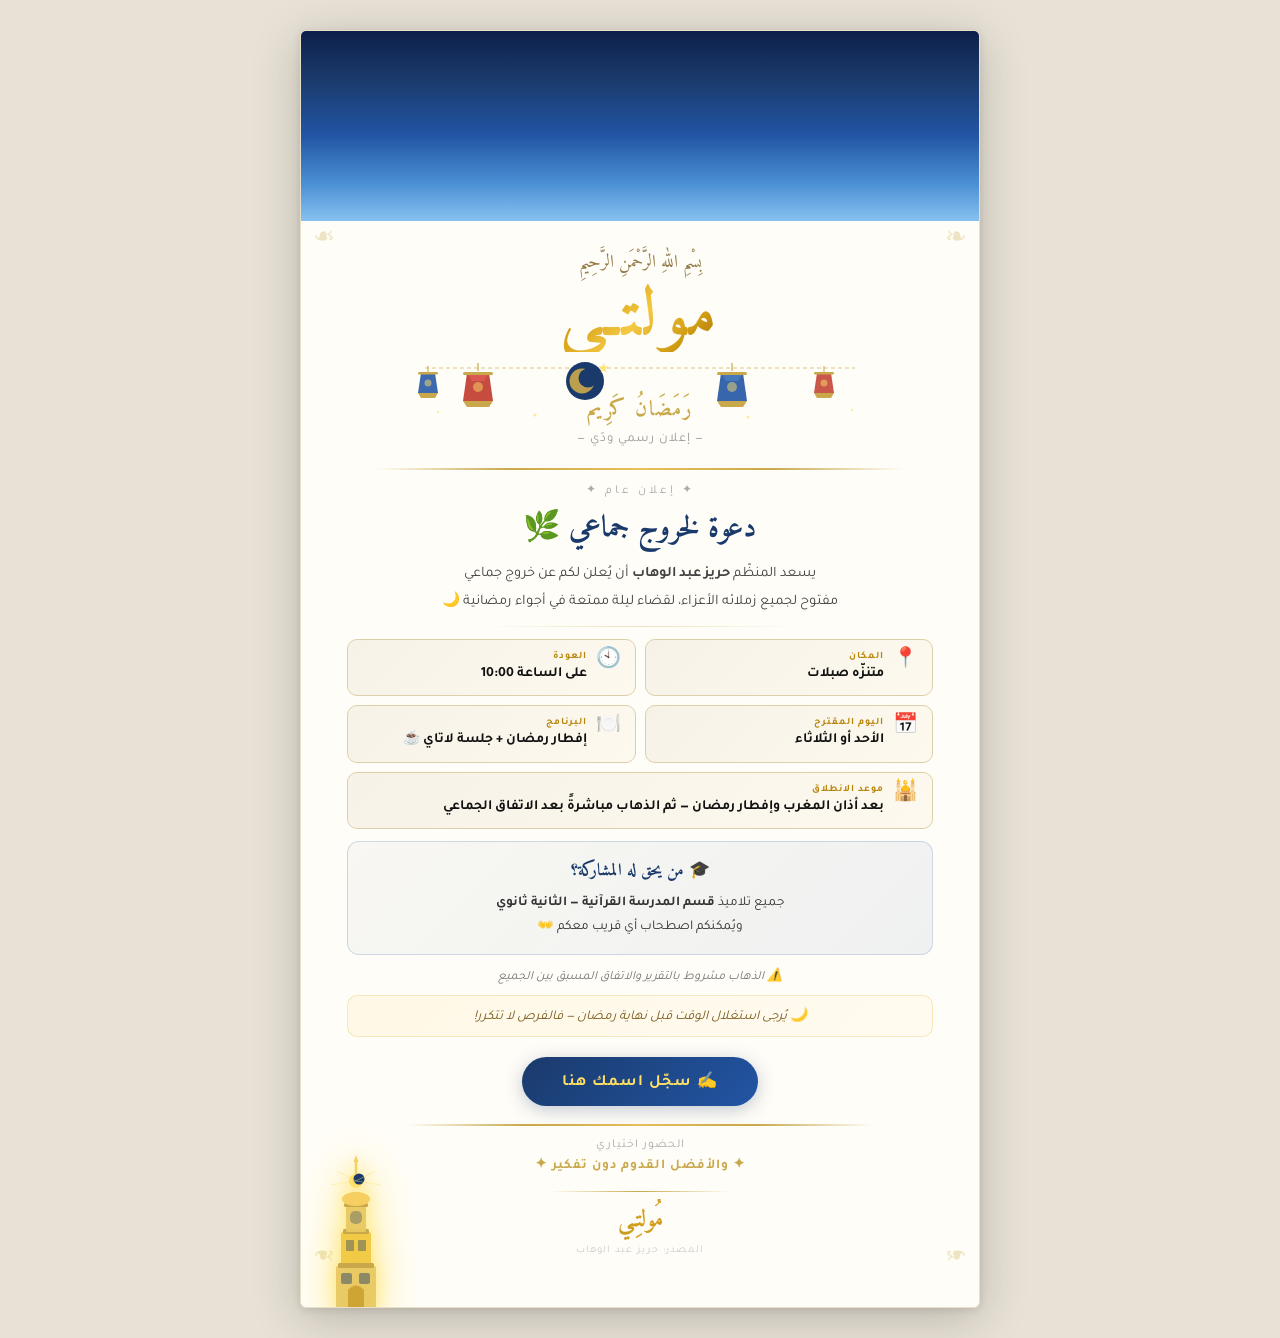
==== announcement.html @ 9b736224 "first commit" ====
<!DOCTYPE html>
<html lang="ar" dir="rtl">
<head>
<meta charset="UTF-8">
<meta name="viewport" content="width=device-width, initial-scale=1.0">
<title>إعلان رحلة - مولتي</title>
<link href="https://fonts.googleapis.com/css2?family=Amiri:wght@400;700&family=Tajawal:wght@400;700;900&display=swap" rel="stylesheet">
<style>
  * { margin: 0; padding: 0; box-sizing: border-box; }
  body {
    background: #e8e2d6;
    display: flex;
    justify-content: center;
    align-items: flex-start;
    min-height: 100vh;
    font-family: 'Tajawal', sans-serif;
    padding: 30px 10px;
  }
  .paper {
    width: 680px;
    background: #fffdf7;
    border-radius: 6px;
    box-shadow: 0 10px 50px rgba(0,0,0,0.2), 0 2px 8px rgba(0,0,0,0.1);
    position: relative;
    overflow: hidden;
    padding-bottom: 50px;
    border: 1px solid #e8dfc8;
  }
  .sky {
    width: 100%;
    height: 190px;
    background: linear-gradient(180deg, #0d1f4a 0%, #1a3a6b 25%, #2255a4 55%, #4a8fd4 80%, #87c1f0 100%);
    position: relative;
    overflow: hidden;
  }
  .star-dot { position: absolute; background: white; border-radius: 50%; }
  .sky-leaf { position: absolute; border-radius: 50% 0 50% 0; opacity: 0.88; }
  .minaret-wrap { position: absolute; left: 22px; bottom: -18px; z-index: 10; }
  .minaret-svg { filter: drop-shadow(0 0 8px #ffe066bb) drop-shadow(0 0 20px #ffd70077); }
  .title-area { text-align: center; padding: 26px 40px 8px; }
  .bismillah { font-family: 'Amiri', serif; font-size: 18px; color: #7a5c1e; margin-bottom: 6px; opacity: 0.8; }
  .moulti-banner { display: inline-block; position: relative; margin-bottom: 2px; }
  .moulti-text {
    font-family: 'Amiri', serif; font-size: 68px; font-weight: 700;
    background: linear-gradient(135deg, #a06800, #d4a017, #f5c842, #d4a017, #a06800);
    -webkit-background-clip: text; -webkit-text-fill-color: transparent; background-clip: text;
    line-height: 1; letter-spacing: 5px;
  }
  .ya-leaves { position: absolute; bottom: 2px; left: 50%; transform: translateX(-50%); display: flex; gap: 3px; }
  .ya-leaf { width: 9px; height: 12px; border-radius: 50% 0 50% 0; }
  .ramadan-deco { display: flex; justify-content: center; margin: 4px 0 2px; }
  .subtitle { font-size: 13px; color: #999; letter-spacing: 1px; margin-top: 4px; }
  .divider {
    width: 78%; margin: 12px auto; height: 2px;
    background: linear-gradient(90deg, transparent, #c9a84c, #e8c05a, #c9a84c, transparent); border-radius: 2px;
  }
  .divider-thin {
    width: 55%; margin: 8px auto; height: 1px;
    background: linear-gradient(90deg, transparent, #c9a84c55, transparent);
  }
  .content { padding: 0 46px; }
  .announce-label { text-align: center; font-size: 12px; color: #aaa; letter-spacing: 3px; margin-bottom: 4px; }
  .main-title { text-align: center; font-family: 'Amiri', serif; font-size: 30px; color: #1a3a6b; font-weight: 700; margin-bottom: 6px; }
  .intro-text { text-align: center; font-size: 14.5px; color: #444; line-height: 1.9; margin-bottom: 10px; }
  .info-grid { display: grid; grid-template-columns: 1fr 1fr; gap: 9px; margin: 12px 0; }
  .info-card {
    background: linear-gradient(135deg, #f7f2e8, #fdf9ef); border: 1px solid #ddd0a8;
    border-radius: 10px; padding: 11px 14px; display: flex; align-items: flex-start; gap: 9px;
  }
  .info-card.full { grid-column: 1 / -1; }
  .card-icon { font-size: 20px; line-height: 1; flex-shrink: 0; }
  .card-label { font-size: 10px; color: #b8860b; font-weight: 700; letter-spacing: 1px; display: block; margin-bottom: 1px; }
  .card-value { font-size: 14px; color: #111; font-weight: 600; line-height: 1.45; }
  .invited-box {
    background: linear-gradient(135deg, #1a3a6b08, #2255a412); border: 1.5px solid #2255a430;
    border-radius: 12px; padding: 14px 18px; margin: 12px 0; text-align: center;
  }
  .invited-title { font-family: 'Amiri', serif; font-size: 17px; color: #1a3a6b; font-weight: 700; margin-bottom: 5px; }
  .invited-text { font-size: 13.5px; color: #333; line-height: 1.8; }
  .note { font-size: 12.5px; color: #777; text-align: center; margin-top: 6px; font-style: italic; }
  .ramadan-note {
    background: linear-gradient(135deg, #fff8e6, #fffbf0); border: 1.5px solid #e8c05a55;
    border-radius: 10px; padding: 10px 18px; margin: 10px 0 0; text-align: center;
    font-size: 13.5px; color: #7a5c1e; font-style: italic;
  }
  .register-wrap { text-align: center; margin: 20px 0 8px; }
  .register-btn {
    background: linear-gradient(135deg, #1a3a6b, #2255a4); color: #ffe066; border: none;
    border-radius: 30px; padding: 13px 40px; font-family: 'Tajawal', sans-serif; font-size: 16px;
    font-weight: 700; cursor: pointer; letter-spacing: 1px; box-shadow: 0 4px 18px #1a3a6b44;
    transition: transform 0.15s, box-shadow 0.15s; display: inline-flex; align-items: center; gap: 8px;
  }
  .register-btn:hover { transform: translateY(-2px); box-shadow: 0 8px 28px #1a3a6b55; }
  .footer-note { text-align: center; margin-top: 18px; padding: 0 40px; }
  .attendance-line { font-size: 12px; color: #aaa; letter-spacing: 1px; margin-bottom: 3px; }
  .attendance-bold { font-size: 13.5px; color: #c9a84c; font-weight: 700; letter-spacing: 1px; }
  .signature-area { margin-top: 16px; text-align: center; }
  .sig-line { width: 180px; height: 1px; background: linear-gradient(90deg, transparent, #c9a84c, transparent); margin: 0 auto 7px; }
  .sig-text {
    font-family: 'Amiri', serif; font-size: 24px;
    background: linear-gradient(90deg, #1a3a6b, #d4a017, #c0392b, #1a3a6b, #d4a017);
    background-size: 200%; -webkit-background-clip: text; -webkit-text-fill-color: transparent;
    background-clip: text; animation: shimmer 3s linear infinite; font-weight: 700;
  }
  @keyframes shimmer { 0% { background-position: 0% } 100% { background-position: 200% } }
  .source-line { font-size: 10.5px; color: #ccc; margin-top: 3px; letter-spacing: 1px; }
  .ornament { position: absolute; font-size: 26px; color: #c9a84c; opacity: 0.3; line-height: 1; pointer-events: none; }
  .ornament.tl { top: 197px; right: 12px; }
  .ornament.tr { top: 197px; left: 12px; transform: scaleX(-1); }
  .ornament.bl { bottom: 44px; right: 12px; transform: scaleY(-1); }
  .ornament.br { bottom: 44px; left: 12px; transform: scale(-1,-1); }

  /* Registered list */
  .registered-section { margin: 14px 0 0; display: none; }
  .registered-section.has-entries { display: block; }
  .registered-title { text-align: center; font-family: 'Amiri', serif; font-size: 17px; color: #1a3a6b; font-weight: 700; margin-bottom: 10px; }
  .registered-grid { display: grid; grid-template-columns: repeat(2, 1fr); gap: 6px; }
  .reg-entry {
    background: linear-gradient(135deg, #f0f5ff, #e8efff); border: 1px solid #c0d0f0;
    border-radius: 8px; padding: 7px 12px; display: flex; align-items: center; gap: 8px; font-size: 13px;
  }
  .reg-num {
    width: 22px; height: 22px; background: #1a3a6b; color: #ffe066; border-radius: 50%;
    display: flex; align-items: center; justify-content: center; font-size: 11px; font-weight: 700; flex-shrink: 0;
  }
  .reg-name { color: #111; font-weight: 600; flex: 1; }
  .reg-day { font-size: 11px; color: #2255a4; font-weight: 700; background: #dce8ff; border-radius: 10px; padding: 1px 7px; }

  /* Modal */
  .modal-overlay {
    display: none; position: fixed; inset: 0; background: rgba(10,20,50,0.72); z-index: 1000;
    justify-content: center; align-items: center; backdrop-filter: blur(4px);
  }
  .modal-overlay.open { display: flex; }
  .modal-box {
    background: #fffdf7; border-radius: 18px; width: 420px; max-width: 95vw;
    box-shadow: 0 24px 70px rgba(0,0,0,0.38); overflow: hidden;
    animation: popIn 0.3s cubic-bezier(0.175,0.885,0.32,1.275);
    position: relative;
  }
  @keyframes popIn {
    from { transform: scale(0.65) translateY(40px); opacity: 0; }
    to { transform: scale(1) translateY(0); opacity: 1; }
  }
  .modal-header {
    background: linear-gradient(135deg, #0d1f4a, #2255a4); padding: 22px 24px 16px;
    text-align: center; position: relative;
  }
  .modal-header h2 { font-family: 'Amiri', serif; color: #ffe066; font-size: 27px; font-weight: 700; margin-bottom: 3px; }
  .modal-header p { color: #a0c0ff; font-size: 13px; }
  .modal-close {
    position: absolute; top: 10px; left: 14px; background: none; border: none;
    color: #ffffff99; font-size: 22px; cursor: pointer; line-height: 1; padding: 4px; transition: color 0.15s;
  }
  .modal-close:hover { color: #fff; }
  .modal-body { padding: 24px 28px; }
  .form-group { margin-bottom: 18px; }
  .form-label { display: block; font-size: 13px; font-weight: 700; color: #555; margin-bottom: 7px; letter-spacing: 0.5px; }
  .form-input {
    width: 100%; padding: 11px 15px; border: 1.5px solid #ddd0a8; border-radius: 10px;
    font-family: 'Tajawal', sans-serif; font-size: 15px; background: #fdf9ef; color: #111;
    outline: none; transition: border-color 0.2s, box-shadow 0.2s; text-align: right;
  }
  .form-input:focus { border-color: #2255a4; box-shadow: 0 0 0 3px #2255a422; }
  .day-selector { display: flex; gap: 8px; flex-wrap: wrap; }
  .day-option input { display: none; }
  .day-option label {
    display: block; padding: 9px 20px; border: 1.5px solid #ddd0a8; border-radius: 24px;
    font-size: 14px; font-weight: 600; color: #666; cursor: pointer; background: #fdf9ef;
    transition: all 0.18s; user-select: none;
  }
  .day-option input:checked + label {
    background: linear-gradient(135deg, #1a3a6b, #2255a4); color: #ffe066;
    border-color: #2255a4; box-shadow: 0 3px 12px #2255a433;
  }
  .day-option label:hover { border-color: #2255a4; color: #1a3a6b; }
  .submit-btn {
    width: 100%; padding: 13px; background: linear-gradient(135deg, #c9a84c, #e8c05a);
    border: none; border-radius: 12px; font-family: 'Tajawal', sans-serif; font-size: 16px;
    font-weight: 700; color: #1a1a1a; cursor: pointer; transition: transform 0.15s, box-shadow 0.15s;
    box-shadow: 0 4px 15px #c9a84c44; margin-top: 6px;
  }
  .submit-btn:hover { transform: translateY(-2px); box-shadow: 0 7px 22px #c9a84c55; }
  .success-msg { display: none; text-align: center; padding: 30px 22px 36px; }
  .success-msg .check-icon { font-size: 54px; margin-bottom: 12px; }
  .success-msg h3 { font-family: 'Amiri', serif; font-size: 25px; color: #1a3a6b; margin-bottom: 8px; }
  .success-msg p { font-size: 14px; color: #555; line-height: 1.7; }
</style>
</head>
<body>

<div class="paper">

  <div class="sky" id="sky"></div>

  <div class="minaret-wrap">
    <svg class="minaret-svg" width="66" height="165" viewBox="0 0 66 165" fill="none">
      <rect x="13" y="114" width="40" height="51" rx="2" fill="#e8c862" opacity="0.92"/>
      <path d="M25 165 L25 138 Q33 129 41 138 L41 165Z" fill="#b8860b" opacity="0.55"/>
      <rect x="18" y="121" width="11" height="11" rx="2" fill="#1a3a6b" opacity="0.45"/>
      <rect x="36" y="121" width="11" height="11" rx="2" fill="#1a3a6b" opacity="0.45"/>
      <rect x="18" y="80" width="30" height="36" rx="2" fill="#f0c840" opacity="0.92"/>
      <rect x="23" y="88" width="8" height="11" rx="1" fill="#1a3a6b" opacity="0.38"/>
      <rect x="35" y="88" width="8" height="11" rx="1" fill="#1a3a6b" opacity="0.38"/>
      <rect x="15" y="111" width="36" height="5" rx="1.5" fill="#c9a84c"/>
      <rect x="20" y="77" width="26" height="5" rx="1.5" fill="#c9a84c"/>
      <rect x="23" y="53" width="20" height="27" rx="2" fill="#e8c862" opacity="0.95"/>
      <rect x="27" y="59" width="12" height="13" rx="5" fill="#1a3a6b" opacity="0.3"/>
      <rect x="21" y="51" width="24" height="4" rx="1.5" fill="#c9a84c"/>
      <ellipse cx="33" cy="47" rx="14" ry="7" fill="#f5d060"/>
      <path d="M19 47 Q33 33 47 47" fill="#f5d060"/>
      <circle cx="33" cy="29" r="7" fill="#ffe066" opacity="0.95"/>
      <circle cx="36" cy="27" r="5.5" fill="#1a3a6b" opacity="1"/>
      <line x1="33" y1="21" x2="33" y2="9" stroke="#f5d060" stroke-width="2.5" stroke-linecap="round"/>
      <polygon points="33,3 30.5,10 35.5,10" fill="#f5d060"/>
      <line x1="33" y1="29" x2="14" y2="19" stroke="#ffe066" stroke-width="1" opacity="0.45"/>
      <line x1="33" y1="29" x2="52" y2="19" stroke="#ffe066" stroke-width="1" opacity="0.45"/>
      <line x1="33" y1="29" x2="8" y2="33" stroke="#ffe066" stroke-width="1" opacity="0.35"/>
      <line x1="33" y1="29" x2="58" y2="33" stroke="#ffe066" stroke-width="1" opacity="0.35"/>
    </svg>
  </div>

  <div class="title-area">
    <div class="bismillah">بِسْمِ اللهِ الرَّحْمَنِ الرَّحِيمِ</div>
    <div class="moulti-banner">
      <div class="moulti-text">مُولتِـي</div>
      <div class="ya-leaves" id="yaLeaves"></div>
    </div>
    <div class="ramadan-deco">
      <svg width="480" height="70" viewBox="0 0 480 70" fill="none" xmlns="http://www.w3.org/2000/svg">
        <line x1="25" y1="10" x2="455" y2="10" stroke="#c9a84c" stroke-width="1.2" stroke-dasharray="4 3" opacity="0.65"/>
        <g transform="translate(28,8)">
          <line x1="0" y1="0" x2="0" y2="6" stroke="#c9a84c" stroke-width="1"/>
          <polygon points="-7,7 7,7 10,27 -10,27" fill="#2255a4" opacity="0.88"/>
          <polygon points="-10,27 10,27 7,32 -7,32" fill="#c9a84c"/>
          <ellipse cx="0" cy="17" rx="3.5" ry="3.5" fill="#ffe066" opacity="0.5"/>
          <rect x="-10" y="6" width="20" height="2.5" rx="1.2" fill="#c9a84c"/>
        </g>
        <g transform="translate(78,5)">
          <line x1="0" y1="0" x2="0" y2="8" stroke="#c9a84c" stroke-width="1.2"/>
          <polygon points="-11,10 11,10 15,38 -15,38" fill="#c0392b" opacity="0.9"/>
          <polygon points="-11,10 11,10 6,18 -6,18" fill="#e66" opacity="0.5"/>
          <polygon points="-15,38 15,38 11,44 -11,44" fill="#c9a84c"/>
          <ellipse cx="0" cy="24" rx="5" ry="5" fill="#ffe066" opacity="0.48"/>
          <rect x="-15" y="9" width="30" height="3" rx="1.5" fill="#c9a84c"/>
        </g>
        <g transform="translate(185,1)">
          <circle cx="0" cy="22" r="19" fill="#1a3a6b"/>
          <circle cx="-3" cy="22" r="12.5" fill="#c9a84c" opacity="0.92"/>
          <circle cx="3" cy="19" r="9.5" fill="#1a3a6b"/>
          <polygon points="19,7 21,13 27,13 22,17 24,23 19,19.5 14,23 16,17 11,13 17,13" fill="#ffe066" opacity="0.88" transform="scale(0.62) translate(11,-1)"/>
        </g>
        <text x="240" y="57" text-anchor="middle" font-family="Amiri, serif" font-size="21" fill="#c9a84c" font-weight="700" letter-spacing="2">رَمَضَانُ كَرِيم</text>
        <g transform="translate(332,5)">
          <line x1="0" y1="0" x2="0" y2="8" stroke="#c9a84c" stroke-width="1.2"/>
          <polygon points="-11,10 11,10 15,38 -15,38" fill="#2255a4" opacity="0.9"/>
          <polygon points="-11,10 11,10 6,18 -6,18" fill="#5588cc" opacity="0.5"/>
          <polygon points="-15,38 15,38 11,44 -11,44" fill="#c9a84c"/>
          <ellipse cx="0" cy="24" rx="5" ry="5" fill="#ffe066" opacity="0.48"/>
          <rect x="-15" y="9" width="30" height="3" rx="1.5" fill="#c9a84c"/>
        </g>
        <g transform="translate(424,8)">
          <line x1="0" y1="0" x2="0" y2="6" stroke="#c9a84c" stroke-width="1"/>
          <polygon points="-7,7 7,7 10,27 -10,27" fill="#c0392b" opacity="0.85"/>
          <polygon points="-10,27 10,27 7,32 -7,32" fill="#c9a84c"/>
          <ellipse cx="0" cy="17" rx="3.5" ry="3.5" fill="#ffe066" opacity="0.5"/>
          <rect x="-10" y="6" width="20" height="2.5" rx="1.2" fill="#c9a84c"/>
        </g>
        <circle cx="135" cy="57" r="1.5" fill="#ffe066" opacity="0.65"/>
        <circle cx="348" cy="59" r="1.5" fill="#ffe066" opacity="0.65"/>
        <circle cx="452" cy="52" r="1.2" fill="#ffe066" opacity="0.55"/>
        <circle cx="38" cy="54" r="1.2" fill="#ffe066" opacity="0.55"/>
      </svg>
    </div>
    <div class="subtitle">— إعلان رسمي ودّي —</div>
  </div>

  <div class="divider"></div>

  <div class="content">
    <div class="announce-label">✦ إعلان عام ✦</div>
    <div class="main-title">دعوة لخروج جماعي 🌿</div>
    <p class="intro-text">
      يسعد المنظّم <strong>حريز عبد الوهاب</strong> أن يُعلن لكم عن خروج جماعي
      <br>مفتوح لجميع زملائه الأعزاء، لقضاء ليلة ممتعة في أجواء رمضانية 🌙
    </p>

    <div class="divider-thin"></div>

    <div class="info-grid">
      <div class="info-card">
        <div class="card-icon">📍</div>
        <div>
          <span class="card-label">المكان</span>
          <div class="card-value">متنزّه صبلات</div>
        </div>
      </div>
      <div class="info-card">
        <div class="card-icon">🕙</div>
        <div>
          <span class="card-label">العودة</span>
          <div class="card-value">على الساعة 10:00</div>
        </div>
      </div>
      <div class="info-card">
        <div class="card-icon">📅</div>
        <div>
          <span class="card-label">اليوم المقترح</span>
          <div class="card-value">الأحد أو الثلاثاء</div>
        </div>
      </div>
      <div class="info-card">
        <div class="card-icon">🍽️</div>
        <div>
          <span class="card-label">البرنامج</span>
          <div class="card-value">إفطار رمضان + جلسة لاتاي ☕</div>
        </div>
      </div>
      <div class="info-card full">
        <div class="card-icon">🕌</div>
        <div>
          <span class="card-label">موعد الانطلاق</span>
          <div class="card-value">بعد أذان المغرب وإفطار رمضان — ثم الذهاب مباشرةً بعد الاتفاق الجماعي</div>
        </div>
      </div>
    </div>

    <div class="invited-box">
      <div class="invited-title">🎓 من يحق له المشاركة؟</div>
      <div class="invited-text">
        جميع تلاميذ <strong>قسم المدرسة القرآنية — الثانية ثانوي</strong><br>
        ويُمكنكم اصطحاب أي قريب معكم 👐
      </div>
    </div>

    <p class="note">⚠️ الذهاب مشروط بالتقرير والاتفاق المسبق بين الجميع</p>

    <div class="ramadan-note">
      🌙 يُرجى استغلال الوقت قبل نهاية رمضان — فالفرص لا تتكرر!
    </div>

    <div class="register-wrap">
      <button class="register-btn" onclick="openModal()">✍️ سجّل اسمك هنا</button>
    </div>

    <div class="registered-section" id="registeredSection">
      <div class="divider-thin"></div>
      <div class="registered-title">📋 قائمة المسجّلين</div>
      <div class="registered-grid" id="registeredGrid"></div>
    </div>

  </div>

  <div class="footer-note">
    <div class="divider"></div>
    <div class="attendance-line">الحضور اختياري</div>
    <div class="attendance-bold">✦ والأفضل القدوم دون تفكير ✦</div>
    <div class="signature-area">
      <div class="sig-line"></div>
      <div class="sig-text">مُولتِـي</div>
      <div class="source-line">المصدر: حريز عبد الوهاب</div>
    </div>
  </div>

  <div class="ornament tl">❧</div>
  <div class="ornament tr">❧</div>
  <div class="ornament bl">❧</div>
  <div class="ornament br">❧</div>

</div>

<!-- MODAL -->
<div class="modal-overlay" id="modalOverlay">
  <div class="modal-box">
    <div class="modal-header">
      <button class="modal-close" onclick="closeModal()">✕</button>
      <h2>✍️ سجّل اسمك</h2>
      <p>انضم للخروج الجماعي — رمضان كريم 🌙</p>
    </div>

    <div class="modal-body" id="modalForm">
      <div class="form-group">
        <label class="form-label">الاسم الكامل</label>
        <input class="form-input" type="text" id="nameInput" placeholder="اكتب اسمك هنا..." maxlength="40"/>
      </div>
      <div class="form-group">
        <label class="form-label">اليوم المناسب لك</label>
        <div class="day-selector">
          <div class="day-option">
            <input type="radio" name="day" id="day1" value="الأحد"/>
            <label for="day1">الأحد</label>
          </div>
          <div class="day-option">
            <input type="radio" name="day" id="day2" value="الثلاثاء"/>
            <label for="day2">الثلاثاء</label>
          </div>
          <div class="day-option">
            <input type="radio" name="day" id="day3" value="السبت"/>
            <label for="day3">السبت</label>
          </div>
        </div>
      </div>
      <button class="submit-btn" onclick="submitRegis
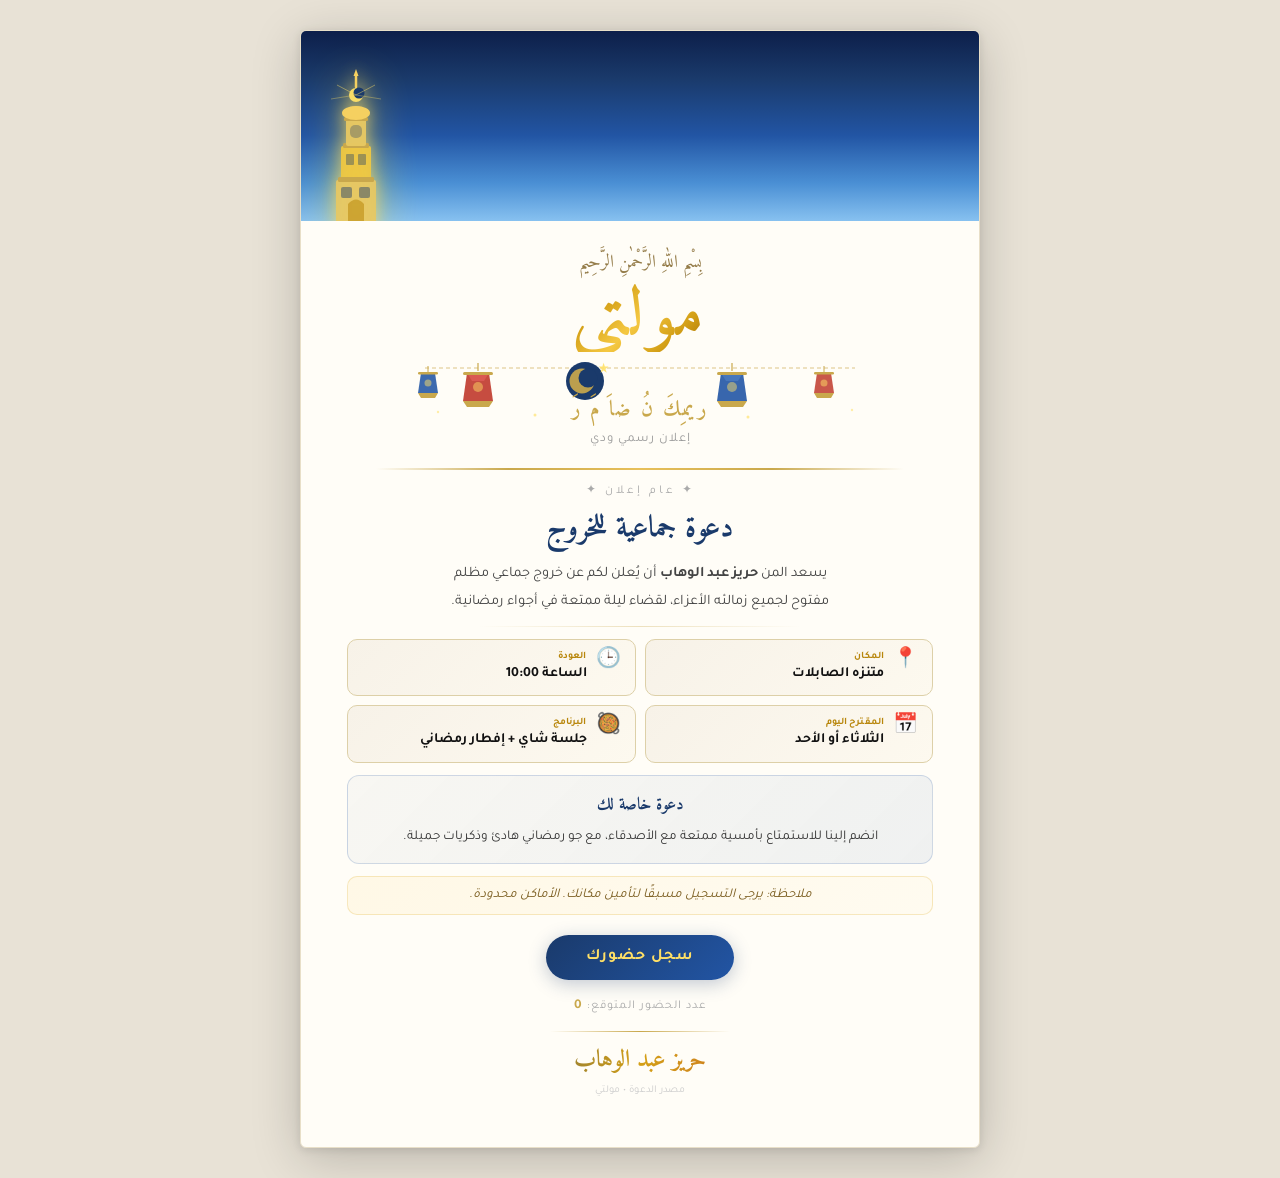
==== commit 7cd3a20f: "first commit" ====
--- a/announcement.html
+++ b/announcement.html
@@ -1,403 +1,296 @@
 <!DOCTYPE html>
 <html lang="ar" dir="rtl">
 <head>
-<meta charset="UTF-8">
-<meta name="viewport" content="width=device-width, initial-scale=1.0">
-<title>إعلان رحلة - مولتي</title>
-<link href="https://fonts.googleapis.com/css2?family=Amiri:wght@400;700&family=Tajawal:wght@400;700;900&display=swap" rel="stylesheet">
-<style>
-  * { margin: 0; padding: 0; box-sizing: border-box; }
-  body {
-    background: #e8e2d6;
-    display: flex;
-    justify-content: center;
-    align-items: flex-start;
-    min-height: 100vh;
-    font-family: 'Tajawal', sans-serif;
-    padding: 30px 10px;
-  }
-  .paper {
-    width: 680px;
-    background: #fffdf7;
-    border-radius: 6px;
-    box-shadow: 0 10px 50px rgba(0,0,0,0.2), 0 2px 8px rgba(0,0,0,0.1);
-    position: relative;
-    overflow: hidden;
-    padding-bottom: 50px;
-    border: 1px solid #e8dfc8;
-  }
-  .sky {
-    width: 100%;
-    height: 190px;
-    background: linear-gradient(180deg, #0d1f4a 0%, #1a3a6b 25%, #2255a4 55%, #4a8fd4 80%, #87c1f0 100%);
-    position: relative;
-    overflow: hidden;
-  }
-  .star-dot { position: absolute; background: white; border-radius: 50%; }
-  .sky-leaf { position: absolute; border-radius: 50% 0 50% 0; opacity: 0.88; }
-  .minaret-wrap { position: absolute; left: 22px; bottom: -18px; z-index: 10; }
-  .minaret-svg { filter: drop-shadow(0 0 8px #ffe066bb) drop-shadow(0 0 20px #ffd70077); }
-  .title-area { text-align: center; padding: 26px 40px 8px; }
-  .bismillah { font-family: 'Amiri', serif; font-size: 18px; color: #7a5c1e; margin-bottom: 6px; opacity: 0.8; }
-  .moulti-banner { display: inline-block; position: relative; margin-bottom: 2px; }
-  .moulti-text {
-    font-family: 'Amiri', serif; font-size: 68px; font-weight: 700;
-    background: linear-gradient(135deg, #a06800, #d4a017, #f5c842, #d4a017, #a06800);
-    -webkit-background-clip: text; -webkit-text-fill-color: transparent; background-clip: text;
-    line-height: 1; letter-spacing: 5px;
-  }
-  .ya-leaves { position: absolute; bottom: 2px; left: 50%; transform: translateX(-50%); display: flex; gap: 3px; }
-  .ya-leaf { width: 9px; height: 12px; border-radius: 50% 0 50% 0; }
-  .ramadan-deco { display: flex; justify-content: center; margin: 4px 0 2px; }
-  .subtitle { font-size: 13px; color: #999; letter-spacing: 1px; margin-top: 4px; }
-  .divider {
-    width: 78%; margin: 12px auto; height: 2px;
-    background: linear-gradient(90deg, transparent, #c9a84c, #e8c05a, #c9a84c, transparent); border-radius: 2px;
-  }
-  .divider-thin {
-    width: 55%; margin: 8px auto; height: 1px;
-    background: linear-gradient(90deg, transparent, #c9a84c55, transparent);
-  }
-  .content { padding: 0 46px; }
-  .announce-label { text-align: center; font-size: 12px; color: #aaa; letter-spacing: 3px; margin-bottom: 4px; }
-  .main-title { text-align: center; font-family: 'Amiri', serif; font-size: 30px; color: #1a3a6b; font-weight: 700; margin-bottom: 6px; }
-  .intro-text { text-align: center; font-size: 14.5px; color: #444; line-height: 1.9; margin-bottom: 10px; }
-  .info-grid { display: grid; grid-template-columns: 1fr 1fr; gap: 9px; margin: 12px 0; }
-  .info-card {
-    background: linear-gradient(135deg, #f7f2e8, #fdf9ef); border: 1px solid #ddd0a8;
-    border-radius: 10px; padding: 11px 14px; display: flex; align-items: flex-start; gap: 9px;
-  }
-  .info-card.full { grid-column: 1 / -1; }
-  .card-icon { font-size: 20px; line-height: 1; flex-shrink: 0; }
-  .card-label { font-size: 10px; color: #b8860b; font-weight: 700; letter-spacing: 1px; display: block; margin-bottom: 1px; }
-  .card-value { font-size: 14px; color: #111; font-weight: 600; line-height: 1.45; }
-  .invited-box {
-    background: linear-gradient(135deg, #1a3a6b08, #2255a412); border: 1.5px solid #2255a430;
-    border-radius: 12px; padding: 14px 18px; margin: 12px 0; text-align: center;
-  }
-  .invited-title { font-family: 'Amiri', serif; font-size: 17px; color: #1a3a6b; font-weight: 700; margin-bottom: 5px; }
-  .invited-text { font-size: 13.5px; color: #333; line-height: 1.8; }
-  .note { font-size: 12.5px; color: #777; text-align: center; margin-top: 6px; font-style: italic; }
-  .ramadan-note {
-    background: linear-gradient(135deg, #fff8e6, #fffbf0); border: 1.5px solid #e8c05a55;
-    border-radius: 10px; padding: 10px 18px; margin: 10px 0 0; text-align: center;
-    font-size: 13.5px; color: #7a5c1e; font-style: italic;
-  }
-  .register-wrap { text-align: center; margin: 20px 0 8px; }
-  .register-btn {
-    background: linear-gradient(135deg, #1a3a6b, #2255a4); color: #ffe066; border: none;
-    border-radius: 30px; padding: 13px 40px; font-family: 'Tajawal', sans-serif; font-size: 16px;
-    font-weight: 700; cursor: pointer; letter-spacing: 1px; box-shadow: 0 4px 18px #1a3a6b44;
-    transition: transform 0.15s, box-shadow 0.15s; display: inline-flex; align-items: center; gap: 8px;
-  }
-  .register-btn:hover { transform: translateY(-2px); box-shadow: 0 8px 28px #1a3a6b55; }
-  .footer-note { text-align: center; margin-top: 18px; padding: 0 40px; }
-  .attendance-line { font-size: 12px; color: #aaa; letter-spacing: 1px; margin-bottom: 3px; }
-  .attendance-bold { font-size: 13.5px; color: #c9a84c; font-weight: 700; letter-spacing: 1px; }
-  .signature-area { margin-top: 16px; text-align: center; }
-  .sig-line { width: 180px; height: 1px; background: linear-gradient(90deg, transparent, #c9a84c, transparent); margin: 0 auto 7px; }
-  .sig-text {
-    font-family: 'Amiri', serif; font-size: 24px;
-    background: linear-gradient(90deg, #1a3a6b, #d4a017, #c0392b, #1a3a6b, #d4a017);
-    background-size: 200%; -webkit-background-clip: text; -webkit-text-fill-color: transparent;
-    background-clip: text; animation: shimmer 3s linear infinite; font-weight: 700;
-  }
-  @keyframes shimmer { 0% { background-position: 0% } 100% { background-position: 200% } }
-  .source-line { font-size: 10.5px; color: #ccc; margin-top: 3px; letter-spacing: 1px; }
-  .ornament { position: absolute; font-size: 26px; color: #c9a84c; opacity: 0.3; line-height: 1; pointer-events: none; }
-  .ornament.tl { top: 197px; right: 12px; }
-  .ornament.tr { top: 197px; left: 12px; transform: scaleX(-1); }
-  .ornament.bl { bottom: 44px; right: 12px; transform: scaleY(-1); }
-  .ornament.br { bottom: 44px; left: 12px; transform: scale(-1,-1); }
-
-  /* Registered list */
-  .registered-section { margin: 14px 0 0; display: none; }
-  .registered-section.has-entries { display: block; }
-  .registered-title { text-align: center; font-family: 'Amiri', serif; font-size: 17px; color: #1a3a6b; font-weight: 700; margin-bottom: 10px; }
-  .registered-grid { display: grid; grid-template-columns: repeat(2, 1fr); gap: 6px; }
-  .reg-entry {
-    background: linear-gradient(135deg, #f0f5ff, #e8efff); border: 1px solid #c0d0f0;
-    border-radius: 8px; padding: 7px 12px; display: flex; align-items: center; gap: 8px; font-size: 13px;
-  }
-  .reg-num {
-    width: 22px; height: 22px; background: #1a3a6b; color: #ffe066; border-radius: 50%;
-    display: flex; align-items: center; justify-content: center; font-size: 11px; font-weight: 700; flex-shrink: 0;
-  }
-  .reg-name { color: #111; font-weight: 600; flex: 1; }
-  .reg-day { font-size: 11px; color: #2255a4; font-weight: 700; background: #dce8ff; border-radius: 10px; padding: 1px 7px; }
-
-  /* Modal */
-  .modal-overlay {
-    display: none; position: fixed; inset: 0; background: rgba(10,20,50,0.72); z-index: 1000;
-    justify-content: center; align-items: center; backdrop-filter: blur(4px);
-  }
-  .modal-overlay.open { display: flex; }
-  .modal-box {
-    background: #fffdf7; border-radius: 18px; width: 420px; max-width: 95vw;
-    box-shadow: 0 24px 70px rgba(0,0,0,0.38); overflow: hidden;
-    animation: popIn 0.3s cubic-bezier(0.175,0.885,0.32,1.275);
-    position: relative;
-  }
-  @keyframes popIn {
-    from { transform: scale(0.65) translateY(40px); opacity: 0; }
-    to { transform: scale(1) translateY(0); opacity: 1; }
-  }
-  .modal-header {
-    background: linear-gradient(135deg, #0d1f4a, #2255a4); padding: 22px 24px 16px;
-    text-align: center; position: relative;
-  }
-  .modal-header h2 { font-family: 'Amiri', serif; color: #ffe066; font-size: 27px; font-weight: 700; margin-bottom: 3px; }
-  .modal-header p { color: #a0c0ff; font-size: 13px; }
-  .modal-close {
-    position: absolute; top: 10px; left: 14px; background: none; border: none;
-    color: #ffffff99; font-size: 22px; cursor: pointer; line-height: 1; padding: 4px; transition: color 0.15s;
-  }
-  .modal-close:hover { color: #fff; }
-  .modal-body { padding: 24px 28px; }
-  .form-group { margin-bottom: 18px; }
-  .form-label { display: block; font-size: 13px; font-weight: 700; color: #555; margin-bottom: 7px; letter-spacing: 0.5px; }
-  .form-input {
-    width: 100%; padding: 11px 15px; border: 1.5px solid #ddd0a8; border-radius: 10px;
-    font-family: 'Tajawal', sans-serif; font-size: 15px; background: #fdf9ef; color: #111;
-    outline: none; transition: border-color 0.2s, box-shadow 0.2s; text-align: right;
-  }
-  .form-input:focus { border-color: #2255a4; box-shadow: 0 0 0 3px #2255a422; }
-  .day-selector { display: flex; gap: 8px; flex-wrap: wrap; }
-  .day-option input { display: none; }
-  .day-option label {
-    display: block; padding: 9px 20px; border: 1.5px solid #ddd0a8; border-radius: 24px;
-    font-size: 14px; font-weight: 600; color: #666; cursor: pointer; background: #fdf9ef;
-    transition: all 0.18s; user-select: none;
-  }
-  .day-option input:checked + label {
-    background: linear-gradient(135deg, #1a3a6b, #2255a4); color: #ffe066;
-    border-color: #2255a4; box-shadow: 0 3px 12px #2255a433;
-  }
-  .day-option label:hover { border-color: #2255a4; color: #1a3a6b; }
-  .submit-btn {
-    width: 100%; padding: 13px; background: linear-gradient(135deg, #c9a84c, #e8c05a);
-    border: none; border-radius: 12px; font-family: 'Tajawal', sans-serif; font-size: 16px;
-    font-weight: 700; color: #1a1a1a; cursor: pointer; transition: transform 0.15s, box-shadow 0.15s;
-    box-shadow: 0 4px 15px #c9a84c44; margin-top: 6px;
-  }
-  .submit-btn:hover { transform: translateY(-2px); box-shadow: 0 7px 22px #c9a84c55; }
-  .success-msg { display: none; text-align: center; padding: 30px 22px 36px; }
-  .success-msg .check-icon { font-size: 54px; margin-bottom: 12px; }
-  .success-msg h3 { font-family: 'Amiri', serif; font-size: 25px; color: #1a3a6b; margin-bottom: 8px; }
-  .success-msg p { font-size: 14px; color: #555; line-height: 1.7; }
-</style>
+  <meta charset="UTF-8" />
+  <meta name="viewport" content="width=device-width, initial-scale=1.0" />
+  <title>إعلان رحلة – مولتي</title>
+
+  <link rel="preconnect" href="https://fonts.googleapis.com" />
+  <link rel="preconnect" href="https://fonts.gstatic.com" crossorigin />
+  <link href="https://fonts.googleapis.com/css2?family=Amiri:wght@400;700&family=Tajawal:wght@400;700;900&display=swap" rel="stylesheet" />
+
+  <link rel="stylesheet" href="announcement.css" />
 </head>
 <body>
-
-<div class="paper">
-
-  <div class="sky" id="sky"></div>
-
-  <div class="minaret-wrap">
-    <svg class="minaret-svg" width="66" height="165" viewBox="0 0 66 165" fill="none">
-      <rect x="13" y="114" width="40" height="51" rx="2" fill="#e8c862" opacity="0.92"/>
-      <path d="M25 165 L25 138 Q33 129 41 138 L41 165Z" fill="#b8860b" opacity="0.55"/>
-      <rect x="18" y="121" width="11" height="11" rx="2" fill="#1a3a6b" opacity="0.45"/>
-      <rect x="36" y="121" width="11" height="11" rx="2" fill="#1a3a6b" opacity="0.45"/>
-      <rect x="18" y="80" width="30" height="36" rx="2" fill="#f0c840" opacity="0.92"/>
-      <rect x="23" y="88" width="8" height="11" rx="1" fill="#1a3a6b" opacity="0.38"/>
-      <rect x="35" y="88" width="8" height="11" rx="1" fill="#1a3a6b" opacity="0.38"/>
-      <rect x="15" y="111" width="36" height="5" rx="1.5" fill="#c9a84c"/>
-      <rect x="20" y="77" width="26" height="5" rx="1.5" fill="#c9a84c"/>
-      <rect x="23" y="53" width="20" height="27" rx="2" fill="#e8c862" opacity="0.95"/>
-      <rect x="27" y="59" width="12" height="13" rx="5" fill="#1a3a6b" opacity="0.3"/>
-      <rect x="21" y="51" width="24" height="4" rx="1.5" fill="#c9a84c"/>
-      <ellipse cx="33" cy="47" rx="14" ry="7" fill="#f5d060"/>
-      <path d="M19 47 Q33 33 47 47" fill="#f5d060"/>
-      <circle cx="33" cy="29" r="7" fill="#ffe066" opacity="0.95"/>
-      <circle cx="36" cy="27" r="5.5" fill="#1a3a6b" opacity="1"/>
-      <line x1="33" y1="21" x2="33" y2="9" stroke="#f5d060" stroke-width="2.5" stroke-linecap="round"/>
-      <polygon points="33,3 30.5,10 35.5,10" fill="#f5d060"/>
-      <line x1="33" y1="29" x2="14" y2="19" stroke="#ffe066" stroke-width="1" opacity="0.45"/>
-      <line x1="33" y1="29" x2="52" y2="19" stroke="#ffe066" stroke-width="1" opacity="0.45"/>
-      <line x1="33" y1="29" x2="8" y2="33" stroke="#ffe066" stroke-width="1" opacity="0.35"/>
-      <line x1="33" y1="29" x2="58" y2="33" stroke="#ffe066" stroke-width="1" opacity="0.35"/>
-    </svg>
+  <div class="paper">
+    <div class="sky" id="sky">
+      <div class="minaret-wrap">
+        <svg class="minaret-svg" width="66" height="165" viewBox="0 0 66 165" fill="none" xmlns="http://www.w3.org/2000/svg">
+          <rect x="13" y="114" width="40" height="51" rx="2" fill="#e8c862" opacity="0.92" />
+          <path d="M25 165 L25 138 Q33 129 41 138 L41 165Z" fill="#b8860b" opacity="0.55" />
+          <rect x="18" y="121" width="11" height="11" rx="2" fill="#1a3a6b" opacity="0.45" />
+          <rect x="36" y="121" width="11" height="11" rx="2" fill="#1a3a6b" opacity="0.45" />
+          <rect x="18" y="80" width="30" height="36" rx="2" fill="#f0c840" opacity="0.92" />
+          <rect x="23" y="88" width="8" height="11" rx="1" fill="#1a3a6b" opacity="0.38" />
+          <rect x="35" y="88" width="8" height="11" rx="1" fill="#1a3a6b" opacity="0.38" />
+          <rect x="15" y="111" width="36" height="5" rx="1.5" fill="#c9a84c" />
+          <rect x="20" y="77" width="26" height="5" rx="1.5" fill="#c9a84c" />
+          <rect x="23" y="53" width="20" height="27" rx="2" fill="#e8c862" opacity="0.95" />
+          <rect x="27" y="59" width="12" height="13" rx="5" fill="#1a3a6b" opacity="0.3" />
+          <rect x="21" y="51" width="24" height="4" rx="1.5" fill="#c9a84c" />
+          <ellipse cx="33" cy="47" rx="14" ry="7" fill="#f5d060" />
+          <path d="M19 47 Q33 33 47 47" fill="#f5d060" />
+          <circle cx="33" cy="29" r="7" fill="#ffe066" opacity="0.95" />
+          <circle cx="36" cy="27" r="5.5" fill="#1a3a6b" opacity="1" />
+          <line x1="33" y1="21" x2="33" y2="9" stroke="#f5d060" stroke-width="2.5" stroke-linecap="round" />
+          <polygon points="33,3 30.5,10 35.5,10" fill="#f5d060" />
+          <line x1="33" y1="29" x2="14" y2="19" stroke="#ffe066" stroke-width="1" opacity="0.45" />
+          <line x1="33" y1="29" x2="52" y2="19" stroke="#ffe066" stroke-width="1" opacity="0.45" />
+          <line x1="33" y1="29" x2="8" y2="33" stroke="#ffe066" stroke-width="1" opacity="0.35" />
+          <line x1="33" y1="29" x2="58" y2="33" stroke="#ffe066" stroke-width="1" opacity="0.35" />
+        </svg>
+      </div>
+    </div>
+
+    <div class="title-area">
+      <div class="bismillah">بِسْمِ اللهِ الرَّحْمٰنِ الرَّحِيم</div>
+
+      <div class="moulti-banner">
+        <div class="moulti-text">مولتي</div>
+        <div class="ya-leaves" id="yaLeaves">
+          <div class="ya-leaf"></div>
+          <div class="ya-leaf"></div>
+          <div class="ya-leaf"></div>
+        </div>
+      </div>
+
+      <div class="ramadan-deco">
+        <svg width="480" height="70" viewBox="0 0 480 70" fill="none" xmlns="http://www.w3.org/2000/svg">
+          <line x1="25" y1="10" x2="455" y2="10" stroke="#c9a84c" stroke-width="1.2" stroke-dasharray="4 3" opacity="0.65" />
+          <g transform="translate(28,8)">
+            <line x1="0" y1="0" x2="0" y2="6" stroke="#c9a84c" stroke-width="1" />
+            <polygon points="-7,7 7,7 10,27 -10,27" fill="#2255a4" opacity="0.88" />
+            <polygon points="-10,27 10,27 7,32 -7,32" fill="#c9a84c" />
+            <ellipse cx="0" cy="17" rx="3.5" ry="3.5" fill="#ffe066" opacity="0.5" />
+            <rect x="-10" y="6" width="20" height="2.5" rx="1.2" fill="#c9a84c" />
+          </g>
+          <g transform="translate(78,5)">
+            <line x1="0" y1="0" x2="0" y2="8" stroke="#c9a84c" stroke-width="1.2" />
+            <polygon points="-11,10 11,10 15,38 -15,38" fill="#c0392b" opacity="0.9" />
+            <polygon points="-11,10 11,10 6,18 -6,18" fill="#e66" opacity="0.5" />
+            <polygon points="-15,38 15,38 11,44 -11,44" fill="#c9a84c" />
+            <ellipse cx="0" cy="24" rx="5" ry="5" fill="#ffe066" opacity="0.48" />
+            <rect x="-15" y="9" width="30" height="3" rx="1.5" fill="#c9a84c" />
+          </g>
+          <g transform="translate(185,1)">
+            <circle cx="0" cy="22" r="19" fill="#1a3a6b" />
+            <circle cx="-3" cy="22" r="12.5" fill="#c9a84c" opacity="0.92" />
+            <circle cx="3" cy="19" r="9.5" fill="#1a3a6b" />
+            <polygon points="19,7 21,13 27,13 22,17 24,23 19,19.5 14,23 16,17 11,13 17,13" fill="#ffe066" opacity="0.88" transform="scale(0.62) translate(11,-1)" />
+          </g>
+          <text x="240" y="57" text-anchor="middle" font-family="Amiri, serif" font-size="21" fill="#c9a84c" font-weight="700" letter-spacing="2">ريمِكَ نُ ضاَ مَ رَ</text>
+          <g transform="translate(332,5)">
+            <line x1="0" y1="0" x2="0" y2="8" stroke="#c9a84c" stroke-width="1.2" />
+            <polygon points="-11,10 11,10 15,38 -15,38" fill="#2255a4" opacity="0.9" />
+            <polygon points="-11,10 11,10 6,18 -6,18" fill="#5588cc" opacity="0.5" />
+            <polygon points="-15,38 15,38 11,44 -11,44" fill="#c9a84c" />
+            <ellipse cx="0" cy="24" rx="5" ry="5" fill="#ffe066" opacity="0.48" />
+            <rect x="-15" y="9" width="30" height="3" rx="1.5" fill="#c9a84c" />
+          </g>
+          <g transform="translate(424,8)">
+            <line x1="0" y1="0" x2="0" y2="6" stroke="#c9a84c" stroke-width="1" />
+            <polygon points="-7,7 7,7 10,27 -10,27" fill="#c0392b" opacity="0.85" />
+            <polygon points="-10,27 10,27 7,32 -7,32" fill="#c9a84c" />
+            <ellipse cx="0" cy="17" rx="3.5" ry="3.5" fill="#ffe066" opacity="0.5" />
+            <rect x="-10" y="6" width="20" height="2.5" rx="1.2" fill="#c9a84c" />
+          </g>
+          <circle cx="135" cy="57" r="1.5" fill="#ffe066" opacity="0.65" />
+          <circle cx="348" cy="59" r="1.5" fill="#ffe066" opacity="0.65" />
+          <circle cx="452" cy="52" r="1.2" fill="#ffe066" opacity="0.55" />
+          <circle cx="38" cy="54" r="1.2" fill="#ffe066" opacity="0.55" />
+        </svg>
+      </div>
+
+      <div class="subtitle">إعلان رسمي ودي</div>
+    </div>
+
+    <div class="divider"></div>
+
+    <div class="content">
+      <div class="announce-label">✦ عام إعلان ✦</div>
+      <div class="main-title">دعوة جماعية للخروج</div>
+      <p class="intro-text">
+        يسعد المن <strong>حريز عبد الوهاب</strong> أن يُعلن لكم عن خروج جماعي مظلم <br />
+        مفتوح لجميع زمالئه الأعزاء، لقضاء ليلة ممتعة في أجواء رمضانية.
+      </p>
+
+      <div class="divider-thin"></div>
+
+      <div class="info-grid">
+        <div class="info-card">
+          <div class="card-icon">📍</div>
+          <div>
+            <span class="card-label">المكان</span>
+            <div class="card-value">متنزه الصابلات</div>
+          </div>
+        </div>
+        <div class="info-card">
+          <div class="card-icon">🕒</div>
+          <div>
+            <span class="card-label">العودة</span>
+            <div class="card-value">الساعة 10:00</div>
+          </div>
+        </div>
+        <div class="info-card">
+          <div class="card-icon">📅</div>
+          <div>
+            <span class="card-label">المقترح اليوم</span>
+            <div class="card-value">الثلاثاء أو الأحد</div>
+          </div>
+        </div>
+        <div class="info-card">
+          <div class="card-icon">🥘</div>
+          <div>
+            <span class="card-label">البرنامج</span>
+            <div class="card-value">جلسة شاي + إفطار رمضاني</div>
+          </div>
+        </div>
+      </div>
+
+      <div class="invited-box">
+        <div class="invited-title">دعوة خاصة لك</div>
+        <div class="invited-text">انضم إلينا للاستمتاع بأمسية ممتعة مع الأصدقاء، مع جو رمضاني هادئ وذكريات جميلة.</div>
+      </div>
+
+      <div class="ramadan-note">ملاحظة: يرجى التسجيل مسبقًا لتأمين مكانك. الأماكن محدودة.</div>
+
+      <div class="register-wrap">
+        <button class="register-btn" type="button" id="openModalBtn">سجل حضورك</button>
+      </div>
+
+      <div class="registered-section" id="registeredSection">
+        <div class="registered-title">قائمة المسجلين</div>
+        <div class="registered-grid" id="registeredGrid"></div>
+      </div>
+
+      <div class="footer-note">
+        <div class="attendance-line">عدد الحضور المتوقع: <span class="attendance-bold" id="attendanceCount">0</span></div>
+        <div class="signature-area">
+          <div class="sig-line"></div>
+          <div class="sig-text">حريز عبد الوهاب</div>
+          <div class="source-line">مصدر الدعوة • مولتي</div>
+        </div>
+      </div>
+    </div>
   </div>
 
-  <div class="title-area">
-    <div class="bismillah">بِسْمِ اللهِ الرَّحْمَنِ الرَّحِيمِ</div>
-    <div class="moulti-banner">
-      <div class="moulti-text">مُولتِـي</div>
-      <div class="ya-leaves" id="yaLeaves"></div>
-    </div>
-    <div class="ramadan-deco">
-      <svg width="480" height="70" viewBox="0 0 480 70" fill="none" xmlns="http://www.w3.org/2000/svg">
-        <line x1="25" y1="10" x2="455" y2="10" stroke="#c9a84c" stroke-width="1.2" stroke-dasharray="4 3" opacity="0.65"/>
-        <g transform="translate(28,8)">
-          <line x1="0" y1="0" x2="0" y2="6" stroke="#c9a84c" stroke-width="1"/>
-          <polygon points="-7,7 7,7 10,27 -10,27" fill="#2255a4" opacity="0.88"/>
-          <polygon points="-10,27 10,27 7,32 -7,32" fill="#c9a84c"/>
-          <ellipse cx="0" cy="17" rx="3.5" ry="3.5" fill="#ffe066" opacity="0.5"/>
-          <rect x="-10" y="6" width="20" height="2.5" rx="1.2" fill="#c9a84c"/>
-        </g>
-        <g transform="translate(78,5)">
-          <line x1="0" y1="0" x2="0" y2="8" stroke="#c9a84c" stroke-width="1.2"/>
-          <polygon points="-11,10 11,10 15,38 -15,38" fill="#c0392b" opacity="0.9"/>
-          <polygon points="-11,10 11,10 6,18 -6,18" fill="#e66" opacity="0.5"/>
-          <polygon points="-15,38 15,38 11,44 -11,44" fill="#c9a84c"/>
-          <ellipse cx="0" cy="24" rx="5" ry="5" fill="#ffe066" opacity="0.48"/>
-          <rect x="-15" y="9" width="30" height="3" rx="1.5" fill="#c9a84c"/>
-        </g>
-        <g transform="translate(185,1)">
-          <circle cx="0" cy="22" r="19" fill="#1a3a6b"/>
-          <circle cx="-3" cy="22" r="12.5" fill="#c9a84c" opacity="0.92"/>
-          <circle cx="3" cy="19" r="9.5" fill="#1a3a6b"/>
-          <polygon points="19,7 21,13 27,13 22,17 24,23 19,19.5 14,23 16,17 11,13 17,13" fill="#ffe066" opacity="0.88" transform="scale(0.62) translate(11,-1)"/>
-        </g>
-        <text x="240" y="57" text-anchor="middle" font-family="Amiri, serif" font-size="21" fill="#c9a84c" font-weight="700" letter-spacing="2">رَمَضَانُ كَرِيم</text>
-        <g transform="translate(332,5)">
-          <line x1="0" y1="0" x2="0" y2="8" stroke="#c9a84c" stroke-width="1.2"/>
-          <polygon points="-11,10 11,10 15,38 -15,38" fill="#2255a4" opacity="0.9"/>
-          <polygon points="-11,10 11,10 6,18 -6,18" fill="#5588cc" opacity="0.5"/>
-          <polygon points="-15,38 15,38 11,44 -11,44" fill="#c9a84c"/>
-          <ellipse cx="0" cy="24" rx="5" ry="5" fill="#ffe066" opacity="0.48"/>
-          <rect x="-15" y="9" width="30" height="3" rx="1.5" fill="#c9a84c"/>
-        </g>
-        <g transform="translate(424,8)">
-          <line x1="0" y1="0" x2="0" y2="6" stroke="#c9a84c" stroke-width="1"/>
-          <polygon points="-7,7 7,7 10,27 -10,27" fill="#c0392b" opacity="0.85"/>
-          <polygon points="-10,27 10,27 7,32 -7,32" fill="#c9a84c"/>
-          <ellipse cx="0" cy="17" rx="3.5" ry="3.5" fill="#ffe066" opacity="0.5"/>
-          <rect x="-10" y="6" width="20" height="2.5" rx="1.2" fill="#c9a84c"/>
-        </g>
-        <circle cx="135" cy="57" r="1.5" fill="#ffe066" opacity="0.65"/>
-        <circle cx="348" cy="59" r="1.5" fill="#ffe066" opacity="0.65"/>
-        <circle cx="452" cy="52" r="1.2" fill="#ffe066" opacity="0.55"/>
-        <circle cx="38" cy="54" r="1.2" fill="#ffe066" opacity="0.55"/>
-      </svg>
-    </div>
-    <div class="subtitle">— إعلان رسمي ودّي —</div>
+  <div class="modal-overlay" id="modalOverlay">
+    <div class="modal-box" role="dialog" aria-modal="true" aria-labelledby="modalTitle">
+      <div class="modal-header">
+        <h2 id="modalTitle">سجل حضورك</h2>
+        <p>سنكون سعداء بحضورك معنا</p>
+        <button class="modal-close" id="modalCloseBtn" aria-label="إغلاق">×</button>
+      </div>
+      <div class="modal-body">
+        <div class="form-group">
+          <label class="form-label" for="nameInput">الاسم</label>
+          <input class="form-input" id="nameInput" type="text" placeholder="اكتب اسمك" />
+        </div>
+
+        <div class="form-group">
+          <label class="form-label">اليوم المفضل</label>
+          <div class="day-selector">
+            <div class="day-option">
+              <input type="radio" id="dayTuesday" name="day" value="الثلاثاء" />
+              <label for="dayTuesday">الثلاثاء</label>
+            </div>
+            <div class="day-option">
+              <input type="radio" id="daySunday" name="day" value="الأحد" />
+              <label for="daySunday">الأحد</label>
+            </div>
+          </div>
+        </div>
+
+        <div class="form-group">
+          <label class="form-label">هل ستشارك؟</label>
+          <div class="attend-selector">
+            <div class="attend-option yes">
+              <input type="radio" id="attendYes" name="attend" value="yes" />
+              <label for="attendYes"><span class="att-icon">✅</span> نعم</label>
+            </div>
+            <div class="attend-option no">
+              <input type="radio" id="attendNo" name="attend" value="no" />
+              <label for="attendNo"><span class="att-icon">❌</span> لا</label>
+            </div>
+          </div>
+        </div>
+
+        <button class="submit-btn" id="submitBtn" type="button">إرسال</button>
+
+        <div class="success-msg" id="successMsg">
+          <div class="check-icon">✔️</div>
+          <h3>تم التسجيل!</h3>
+          <p>شكرًا لك، تم إضافة اسمك إلى قائمة الحضور.</p>
+        </div>
+      </div>
+    </div>
   </div>
 
-  <div class="divider"></div>
-
-  <div class="content">
-    <div class="announce-label">✦ إعلان عام ✦</div>
-    <div class="main-title">دعوة لخروج جماعي 🌿</div>
-    <p class="intro-text">
-      يسعد المنظّم <strong>حريز عبد الوهاب</strong> أن يُعلن لكم عن خروج جماعي
-      <br>مفتوح لجميع زملائه الأعزاء، لقضاء ليلة ممتعة في أجواء رمضانية 🌙
-    </p>
-
-    <div class="divider-thin"></div>
-
-    <div class="info-grid">
-      <div class="info-card">
-        <div class="card-icon">📍</div>
-        <div>
-          <span class="card-label">المكان</span>
-          <div class="card-value">متنزّه صبلات</div>
-        </div>
-      </div>
-      <div class="info-card">
-        <div class="card-icon">🕙</div>
-        <div>
-          <span class="card-label">العودة</span>
-          <div class="card-value">على الساعة 10:00</div>
-        </div>
-      </div>
-      <div class="info-card">
-        <div class="card-icon">📅</div>
-        <div>
-          <span class="card-label">اليوم المقترح</span>
-          <div class="card-value">الأحد أو الثلاثاء</div>
-        </div>
-      </div>
-      <div class="info-card">
-        <div class="card-icon">🍽️</div>
-        <div>
-          <span class="card-label">البرنامج</span>
-          <div class="card-value">إفطار رمضان + جلسة لاتاي ☕</div>
-        </div>
-      </div>
-      <div class="info-card full">
-        <div class="card-icon">🕌</div>
-        <div>
-          <span class="card-label">موعد الانطلاق</span>
-          <div class="card-value">بعد أذان المغرب وإفطار رمضان — ثم الذهاب مباشرةً بعد الاتفاق الجماعي</div>
-        </div>
-      </div>
-    </div>
-
-    <div class="invited-box">
-      <div class="invited-title">🎓 من يحق له المشاركة؟</div>
-      <div class="invited-text">
-        جميع تلاميذ <strong>قسم المدرسة القرآنية — الثانية ثانوي</strong><br>
-        ويُمكنكم اصطحاب أي قريب معكم 👐
-      </div>
-    </div>
-
-    <p class="note">⚠️ الذهاب مشروط بالتقرير والاتفاق المسبق بين الجميع</p>
-
-    <div class="ramadan-note">
-      🌙 يُرجى استغلال الوقت قبل نهاية رمضان — فالفرص لا تتكرر!
-    </div>
-
-    <div class="register-wrap">
-      <button class="register-btn" onclick="openModal()">✍️ سجّل اسمك هنا</button>
-    </div>
-
-    <div class="registered-section" id="registeredSection">
-      <div class="divider-thin"></div>
-      <div class="registered-title">📋 قائمة المسجّلين</div>
-      <div class="registered-grid" id="registeredGrid"></div>
-    </div>
-
-  </div>
-
-  <div class="footer-note">
-    <div class="divider"></div>
-    <div class="attendance-line">الحضور اختياري</div>
-    <div class="attendance-bold">✦ والأفضل القدوم دون تفكير ✦</div>
-    <div class="signature-area">
-      <div class="sig-line"></div>
-      <div class="sig-text">مُولتِـي</div>
-      <div class="source-line">المصدر: حريز عبد الوهاب</div>
-    </div>
-  </div>
-
-  <div class="ornament tl">❧</div>
-  <div class="ornament tr">❧</div>
-  <div class="ornament bl">❧</div>
-  <div class="ornament br">❧</div>
-
-</div>
-
-<!-- MODAL -->
-<div class="modal-overlay" id="modalOverlay">
-  <div class="modal-box">
-    <div class="modal-header">
-      <button class="modal-close" onclick="closeModal()">✕</button>
-      <h2>✍️ سجّل اسمك</h2>
-      <p>انضم للخروج الجماعي — رمضان كريم 🌙</p>
-    </div>
-
-    <div class="modal-body" id="modalForm">
-      <div class="form-group">
-        <label class="form-label">الاسم الكامل</label>
-        <input class="form-input" type="text" id="nameInput" placeholder="اكتب اسمك هنا..." maxlength="40"/>
-      </div>
-      <div class="form-group">
-        <label class="form-label">اليوم المناسب لك</label>
-        <div class="day-selector">
-          <div class="day-option">
-            <input type="radio" name="day" id="day1" value="الأحد"/>
-            <label for="day1">الأحد</label>
-          </div>
-          <div class="day-option">
-            <input type="radio" name="day" id="day2" value="الثلاثاء"/>
-            <label for="day2">الثلاثاء</label>
-          </div>
-          <div class="day-option">
-            <input type="radio" name="day" id="day3" value="السبت"/>
-            <label for="day3">السبت</label>
-          </div>
-        </div>
-      </div>
-      <button class="submit-btn" onclick="submitRegis+  <script>
+    const modalOverlay = document.getElementById('modalOverlay');
+    const openModalBtn = document.getElementById('openModalBtn');
+    const closeModalBtn = document.getElementById('modalCloseBtn');
+    const submitBtn = document.getElementById('submitBtn');
+    const successMsg = document.getElementById('successMsg');
+    const registeredSection = document.getElementById('registeredSection');
+    const registeredGrid = document.getElementById('registeredGrid');
+    const attendanceCount = document.getElementById('attendanceCount');
+
+    openModalBtn.addEventListener('click', () => {
+      successMsg.style.display = 'none';
+      modalOverlay.classList.add('open');
+      document.getElementById('nameInput').focus();
+    });
+
+    closeModalBtn.addEventListener('click', () => {
+      modalOverlay.classList.remove('open');
+    });
+
+    modalOverlay.addEventListener('click', (event) => {
+      if (event.target === modalOverlay) {
+        modalOverlay.classList.remove('open');
+      }
+    });
+
+    submitBtn.addEventListener('click', () => {
+      const nameInput = document.getElementById('nameInput');
+      const name = nameInput.value.trim();
+      const day = document.querySelector('input[name="day"]:checked');
+      const attend = document.querySelector('input[name="attend"]:checked');
+
+      if (!name || !day || !attend) {
+        alert('يرجى ملء جميع الحقول');
+        return;
+      }
+
+      const entry = document.createElement('div');
+      entry.className = 'reg-entry';
+
+      const num = document.createElement('div');
+      num.className = 'reg-num';
+      num.textContent = registeredGrid.children.length + 1;
+
+      const nameEl = document.createElement('div');
+      nameEl.className = 'reg-name';
+      nameEl.textContent = name;
+
+      const dayEl = document.createElement('div');
+      dayEl.className = 'reg-day';
+      dayEl.textContent = day.value;
+
+      entry.appendChild(num);
+      entry.appendChild(nameEl);
+      entry.appendChild(dayEl);
+
+      registeredGrid.appendChild(entry);
+      registeredSection.classList.add('has-entries');
+      attendanceCount.textContent = registeredGrid.children.length;
+
+      successMsg.style.display = 'block';
+      nameInput.value = '';
+      document.querySelectorAll('input[name="day"]').forEach((el) => (el.checked = false));
+      document.querySelectorAll('input[name="attend"]').forEach((el) => (el.checked = false));
+    });
+  </script>
+</body>
+</html>
--- a/announcement.css
+++ b/announcement.css
@@ -0,0 +1,675 @@
+﻿/* Global */
+* {
+  margin: 0;
+  padding: 0;
+  box-sizing: border-box;
+}
+
+body {
+  background: #e8e2d6;
+  display: flex;
+  justify-content: center;
+  align-items: flex-start;
+  min-height: 100vh;
+  font-family: 'Tajawal', sans-serif;
+  padding: 30px 10px;
+}
+
+.paper {
+  width: 680px;
+  background: #fffdf7;
+  border-radius: 6px;
+  box-shadow: 0 10px 50px rgba(0, 0, 0, 0.2), 0 2px 8px rgba(0, 0, 0, 0.1);
+  position: relative;
+  overflow: hidden;
+  padding-bottom: 50px;
+  border: 1px solid #e8dfc8;
+}
+
+.sky {
+  width: 100%;
+  height: 190px;
+  background: linear-gradient(180deg, #0d1f4a 0%, #1a3a6b 25%, #2255a4 55%, #4a8fd4 80%, #87c1f0 100%);
+  position: relative;
+  overflow: hidden;
+}
+
+.star-dot {
+  position: absolute;
+  background: white;
+  border-radius: 50%;
+}
+
+.sky-leaf {
+  position: absolute;
+  border-radius: 50% 0 50% 0;
+  opacity: 0.88;
+}
+
+.minaret-wrap {
+  position: absolute;
+  left: 22px;
+  bottom: -18px;
+  z-index: 10;
+}
+
+.minaret-svg {
+  filter: drop-shadow(0 0 8px #ffe066bb) drop-shadow(0 0 20px #ffd70077);
+}
+
+.title-area {
+  text-align: center;
+  padding: 26px 40px 8px;
+}
+
+.bismillah {
+  font-family: 'Amiri', serif;
+  font-size: 18px;
+  color: #7a5c1e;
+  margin-bottom: 6px;
+  opacity: 0.8;
+}
+
+.moulti-banner {
+  display: inline-block;
+  position: relative;
+  margin-bottom: 2px;
+}
+
+.moulti-text {
+  font-family: 'Amiri', serif;
+  font-size: 68px;
+  font-weight: 700;
+  background: linear-gradient(135deg, #a06800, #d4a017, #f5c842, #d4a017, #a06800);
+  -webkit-background-clip: text;
+  -webkit-text-fill-color: transparent;
+  background-clip: text;
+  line-height: 1;
+  letter-spacing: 5px;
+}
+
+.ya-leaves {
+  position: absolute;
+  bottom: 2px;
+  left: 50%;
+  transform: translateX(-50%);
+  display: flex;
+  gap: 3px;
+}
+
+.ya-leaf {
+  width: 9px;
+  height: 12px;
+  border-radius: 50% 0 50% 0;
+}
+
+.ramadan-deco {
+  display: flex;
+  justify-content: center;
+  margin: 4px 0 2px;
+}
+
+.subtitle {
+  font-size: 13px;
+  color: #999;
+  letter-spacing: 1px;
+  margin-top: 4px;
+}
+
+.divider {
+  width: 78%;
+  margin: 12px auto;
+  height: 2px;
+  background: linear-gradient(90deg, transparent, #c9a84c, #e8c05a, #c9a84c, transparent);
+  border-radius: 2px;
+}
+
+.divider-thin {
+  width: 55%;
+  margin: 8px auto;
+  height: 1px;
+  background: linear-gradient(90deg, transparent, #c9a84c55, transparent);
+}
+
+.content {
+  padding: 0 46px;
+}
+
+.announce-label {
+  text-align: center;
+  font-size: 12px;
+  color: #aaa;
+  letter-spacing: 3px;
+  margin-bottom: 4px;
+}
+
+.main-title {
+  text-align: center;
+  font-family: 'Amiri', serif;
+  font-size: 30px;
+  color: #1a3a6b;
+  font-weight: 700;
+  margin-bottom: 6px;
+}
+
+.intro-text {
+  text-align: center;
+  font-size: 14.5px;
+  color: #444;
+  line-height: 1.9;
+  margin-bottom: 10px;
+}
+
+.info-grid {
+  display: grid;
+  grid-template-columns: 1fr 1fr;
+  gap: 9px;
+  margin: 12px 0;
+}
+
+.info-card {
+  background: linear-gradient(135deg, #f7f2e8, #fdf9ef);
+  border: 1px solid #ddd0a8;
+  border-radius: 10px;
+  padding: 11px 14px;
+  display: flex;
+  align-items: flex-start;
+  gap: 9px;
+}
+
+.info-card.full {
+  grid-column: 1 / -1;
+}
+
+.card-icon {
+  font-size: 20px;
+  line-height: 1;
+  flex-shrink: 0;
+}
+
+.card-label {
+  font-size: 10px;
+  color: #b8860b;
+  font-weight: 700;
+  letter-spacing: 0.1px;
+  display: block;
+  margin-bottom: 1px;
+}
+
+.card-value {
+  font-size: 14px;
+  color: #111;
+  font-weight: 600;
+  line-height: 1.45;
+}
+
+.invited-box {
+  background: linear-gradient(135deg, #1a3a6b08, #2255a412);
+  border: 1.5px solid #2255a430;
+  border-radius: 12px;
+  padding: 14px 18px;
+  margin: 12px 0;
+  text-align: center;
+}
+
+.invited-title {
+  font-family: 'Amiri', serif;
+  font-size: 17px;
+  color: #1a3a6b;
+  font-weight: 700;
+  margin-bottom: 5px;
+}
+
+.invited-text {
+  font-size: 13.5px;
+  color: #333;
+  line-height: 1.8;
+}
+
+.note {
+  font-size: 12.5px;
+  color: #777;
+  text-align: center;
+  margin-top: 6px;
+  font-style: italic;
+}
+
+.ramadan-note {
+  background: linear-gradient(135deg, #fff8e6, #fffbf0);
+  border: 1.5px solid #e8c05a55;
+  border-radius: 10px;
+  padding: 10px 18px;
+  margin: 10px 0 0;
+  text-align: center;
+  font-size: 13.5px;
+  color: #7a5c1e;
+  font-style: italic;
+}
+
+.register-wrap {
+  text-align: center;
+  margin: 20px 0 8px;
+}
+
+.register-btn {
+  background: linear-gradient(135deg, #1a3a6b, #2255a4);
+  color: #ffe066;
+  border: none;
+  border-radius: 30px;
+  padding: 13px 40px;
+  font-family: 'Tajawal', sans-serif;
+  font-size: 16px;
+  font-weight: 700;
+  cursor: pointer;
+  letter-spacing: 1px;
+  box-shadow: 0 4px 18px #1a3a6b44;
+  transition: transform 0.15s, box-shadow 0.15s;
+  display: inline-flex;
+  align-items: center;
+  gap: 8px;
+}
+
+.register-btn:hover {
+  transform: translateY(-2px);
+  box-shadow: 0 8px 28px #1a3a6b55;
+}
+
+.footer-note {
+  text-align: center;
+  margin-top: 18px;
+  padding: 0 40px;
+}
+
+.attendance-line {
+  font-size: 12px;
+  color: #aaa;
+  letter-spacing: 1px;
+  margin-bottom: 3px;
+}
+
+.attendance-bold {
+  font-size: 13.5px;
+  color: #c9a84c;
+  font-weight: 700;
+  letter-spacing: 1px;
+}
+
+.signature-area {
+  margin-top: 16px;
+  text-align: center;
+}
+
+.sig-line {
+  width: 180px;
+  height: 1px;
+  background: linear-gradient(90deg, transparent, #c9a84c, transparent);
+  margin: 0 auto 7px;
+}
+
+.sig-text {
+  font-family: 'Amiri', serif;
+  font-size: 24px;
+  background: linear-gradient(90deg, #1a3a6b, #d4a017, #c0392b, #1a3a6b, #d4a017);
+  background-size: 200%;
+  -webkit-background-clip: text;
+  -webkit-text-fill-color: transparent;
+  background-clip: text;
+  animation: shimmer 3s linear infinite;
+  font-weight: 700;
+}
+
+@keyframes shimmer {
+  0% {
+    background-position: 0%;
+  }
+  100% {
+    background-position: 200%;
+  }
+}
+
+.source-line {
+  font-size: 10.5px;
+  color: #ccc;
+  margin-top: 3px;
+  letter-spacing: 0.1px;
+}
+
+.ornament {
+  position: absolute;
+  font-size: 26px;
+  color: #c9a84c;
+  opacity: 0.3;
+  line-height: 1;
+  pointer-events: none;
+}
+
+.ornament.tl {
+  top: 197px;
+  right: 12px;
+}
+
+.ornament.tr {
+  top: 197px;
+  left: 12px;
+  transform: scaleX(-1);
+}
+
+.ornament.bl {
+  bottom: 44px;
+  right: 12px;
+  transform: scaleY(-1);
+}
+
+.ornament.br {
+  bottom: 44px;
+  left: 12px;
+  transform: scale(-1, -1);
+}
+
+.registered-section {
+  margin: 14px 0 0;
+  display: none;
+}
+
+.registered-section.has-entries {
+  display: block;
+}
+
+.registered-title {
+  text-align: center;
+  font-family: 'Amiri', serif;
+  font-size: 17px;
+  color: #1a3a6b;
+  font-weight: 700;
+  margin-bottom: 10px;
+}
+
+.registered-grid {
+  display: grid;
+  grid-template-columns: repeat(2, 1fr);
+  gap: 6px;
+}
+
+.reg-entry {
+  background: linear-gradient(135deg, #f0f5ff, #e8efff);
+  border: 1px solid #c0d0f0;
+  border-radius: 8px;
+  padding: 7px 12px;
+  display: flex;
+  align-items: center;
+  gap: 8px;
+  font-size: 13px;
+}
+
+.reg-num {
+  width: 22px;
+  height: 22px;
+  background: #1a3a6b;
+  color: #ffe066;
+  border-radius: 50%;
+  display: flex;
+  align-items: center;
+  justify-content: center;
+  font-size: 11px;
+  font-weight: 700;
+  flex-shrink: 0;
+}
+
+.reg-name {
+  color: #111;
+  font-weight: 600;
+  flex: 1;
+}
+
+.reg-day {
+  font-size: 11px;
+  color: #2255a4;
+  font-weight: 700;
+  background: #dce8ff;
+  border-radius: 10px;
+  padding: 1px 7px;
+}
+
+.modal-overlay {
+  display: none;
+  position: fixed;
+  inset: 0;
+  background: rgba(10, 20, 50, 0.72);
+  z-index: 1000;
+  justify-content: center;
+  align-items: center;
+  backdrop-filter: blur(4px);
+}
+
+.modal-overlay.open {
+  display: flex;
+}
+
+.modal-box {
+  background: #fffdf7;
+  border-radius: 18px;
+  width: 420px;
+  max-width: 95vw;
+  box-shadow: 0 24px 70px rgba(0, 0, 0, 0.38);
+  overflow: hidden;
+  animation: popIn 0.3s cubic-bezier(0.175, 0.885, 0.32, 1.275);
+  position: relative;
+}
+
+@keyframes popIn {
+  from {
+    transform: scale(0.65) translateY(40px);
+    opacity: 0;
+  }
+  to {
+    transform: scale(1) translateY(0);
+    opacity: 1;
+  }
+}
+
+.modal-header {
+  background: linear-gradient(135deg, #0d1f4a, #2255a4);
+  padding: 22px 24px 16px;
+  text-align: center;
+  position: relative;
+}
+
+.modal-header h2 {
+  font-family: 'Amiri', serif;
+  color: #ffe066;
+  font-size: 27px;
+  font-weight: 700;
+  margin-bottom: 3px;
+}
+
+.modal-header p {
+  color: #a0c0ff;
+  font-size: 13px;
+}
+
+.modal-close {
+  position: absolute;
+  top: 10px;
+  left: 14px;
+  background: none;
+  border: none;
+  color: #ffffff99;
+  font-size: 22px;
+  cursor: pointer;
+  line-height: 1;
+  padding: 4px;
+  transition: color 0.15s;
+}
+
+.modal-close:hover {
+  color: #fff;
+}
+
+.modal-body {
+  padding: 24px 28px;
+}
+
+.form-group {
+  margin-bottom: 18px;
+}
+
+.form-label {
+  display: block;
+  font-size: 13px;
+  font-weight: 700;
+  color: #555;
+  margin-bottom: 7px;
+  letter-spacing: 0.5px;
+}
+
+.form-input {
+  width: 100%;
+  padding: 11px 15px;
+  border: 1.5px solid #ddd0a8;
+  border-radius: 10px;
+  font-family: 'Tajawal', sans-serif;
+  font-size: 15px;
+  background: #fdf9ef;
+  color: #111;
+  outline: none;
+  transition: border-color 0.2s, box-shadow 0.2s;
+  text-align: right;
+}
+
+.form-input:focus {
+  border-color: #2255a4;
+  box-shadow: 0 0 0 3px #2255a422;
+}
+
+.day-selector {
+  display: flex;
+  gap: 8px;
+  flex-wrap: wrap;
+}
+
+.day-option input {
+  display: none;
+}
+
+.day-option label {
+  display: block;
+  padding: 9px 20px;
+  border: 1.5px solid #ddd0a8;
+  border-radius: 24px;
+  font-size: 14px;
+  font-weight: 600;
+  color: #666;
+  cursor: pointer;
+  background: #fdf9ef;
+  transition: all 0.18s;
+  user-select: none;
+}
+
+.day-option input:checked + label {
+  background: linear-gradient(135deg, #1a3a6b, #2255a4);
+  color: #ffe066;
+  border-color: #2255a4;
+  box-shadow: 0 3px 12px #2255a433;
+}
+
+.day-option label:hover {
+  border-color: #2255a4;
+  color: #1a3a6b;
+}
+
+/* Attendance icons */
+.attend-selector {
+  display: flex;
+  gap: 14px;
+  justify-content: center;
+}
+
+.attend-option input {
+  display: none;
+}
+
+.attend-option label {
+  display: flex;
+  flex-direction: column;
+  align-items: center;
+  gap: 5px;
+  padding: 14px 26px;
+  border: 2px solid #ddd0a8;
+  border-radius: 14px;
+  font-size: 13px;
+  font-weight: 700;
+  color: #888;
+  cursor: pointer;
+  background: #fdf9ef;
+  transition: all 0.2s;
+  user-select: none;
+  min-width: 100px;
+}
+
+.attend-option label .att-icon {
+  font-size: 30px;
+  line-height: 1;
+}
+
+.attend-option.yes input:checked + label {
+  background: linear-gradient(135deg, #e8fff0, #d0f5e0);
+  border-color: #2ecc71;
+  color: #1a7a3a;
+  box-shadow: 0 3px 14px #2ecc7133;
+}
+
+.attend-option.no input:checked + label {
+  background: linear-gradient(135deg, #fff0f0, #fde0e0);
+  border-color: #e63946;
+  color: #a01020;
+  box-shadow: 0 3px 14px #e6394633;
+}
+
+.attend-option label:hover {
+  transform: translateY(-2px);
+}
+
+.submit-btn {
+  width: 100%;
+  padding: 13px;
+  background: linear-gradient(135deg, #c9a84c, #e8c05a);
+  border: none;
+  border-radius: 12px;
+  font-family: 'Tajawal', sans-serif;
+  font-size: 16px;
+  font-weight: 700;
+  color: #1a1a1a;
+  cursor: pointer;
+  transition: transform 0.15s, box-shadow 0.15s;
+  box-shadow: 0 4px 15px #c9a84c44;
+  margin-top: 6px;
+}
+
+.submit-btn:hover {
+  transform: translateY(-2px);
+  box-shadow: 0 7px 22px #c9a84c55;
+}
+
+.success-msg {
+  display: none;
+  text-align: center;
+  padding: 30px 22px 36px;
+}
+
+.success-msg .check-icon {
+  font-size: 54px;
+  margin-bottom: 12px;
+}
+
+.success-msg h3 {
+  font-family: 'Amiri', serif;
+  font-size: 25px;
+  color: #1a3a6b;
+  margin-bottom: 8px;
+}
+
+.success-msg p {
+  font-size: 14px;
+  color: #555;
+  line-height: 1.7;
+}
